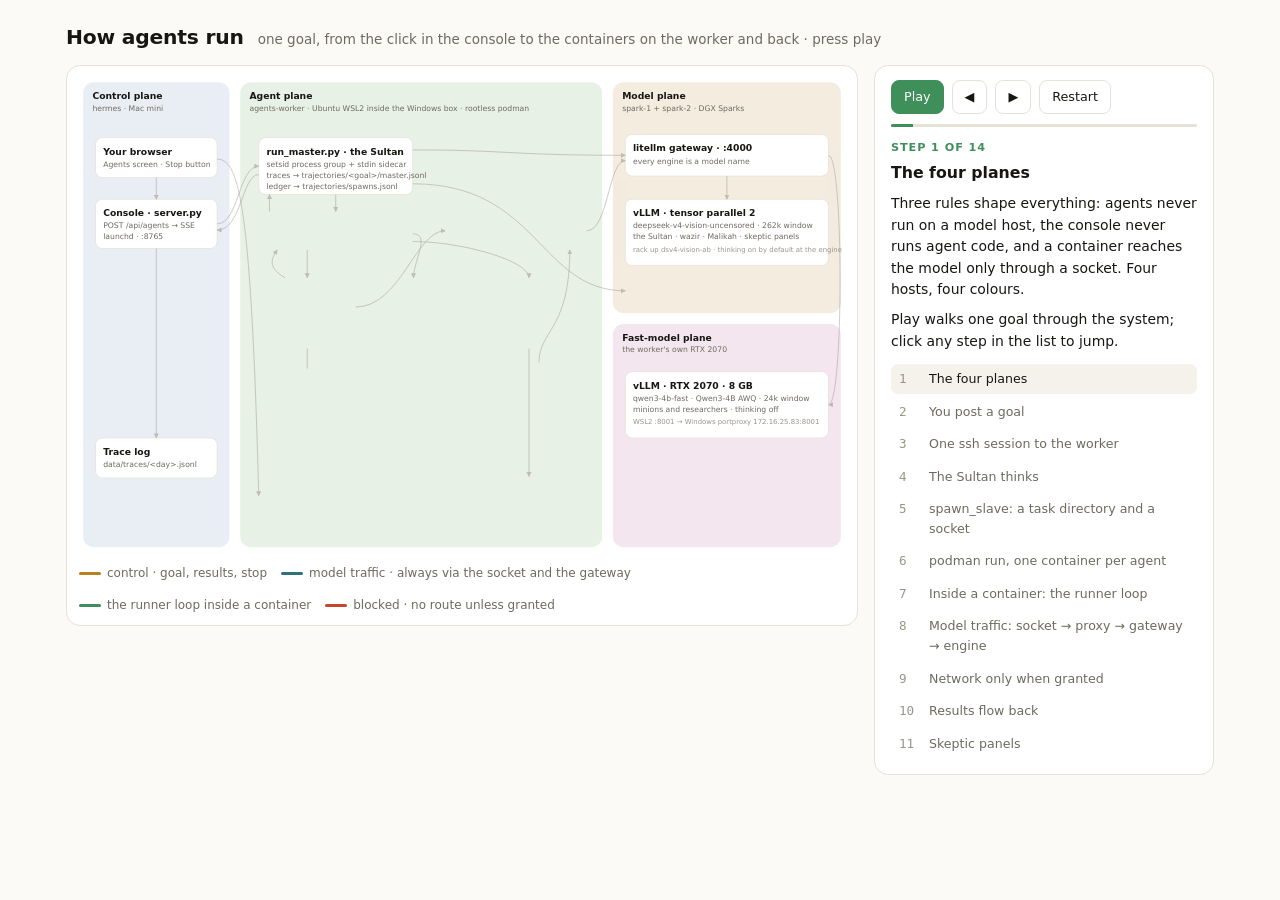
==== public/agents-flow.html @ 85119621 "agents: animated walkthrough page (how a goal runs: ssh, spawn, containers, socket, engines, results" ====
<!doctype html>
<html lang="en">
<head>
<meta charset="utf-8">
<meta name="viewport" content="width=device-width, initial-scale=1">
<title>How Agents Run</title>
<meta name="description" content="Animated walkthrough of a ByteBunker goal: the console, the Sultan on the worker, containers spawned by podman, the socket to the gateway, the engines, results, panels, Malikah, and the stop path.">
<style>
:root { --bg:#FBFAF7; --side:#F4F2EC; --surface:#FFFFFF; --border:#E6E2D8; --fg:#171613; --muted:#6E6A61; --faint:#9A958B; --code:#F5F2EB; --accent:#3F8F5B; --warn:#B8801F; --err:#C4462F; --blue:#2F6F7E; --p1:#E9EEF4; --p2:#F3ECDF; --p3:#E7F1E6; --p4:#F4E6EE; }
@media (prefers-color-scheme: dark) { :root:not([data-theme="light"]) { --bg:#131211; --side:#0E0D0C; --surface:#1A1917; --border:#2B2925; --fg:#F1EEE8; --muted:#948E84; --faint:#6B665E; --code:#1E1C1A; --accent:#5FBE83; --warn:#E0A94A; --err:#E2705A; --blue:#7FC0CF; --p1:#1c232d; --p2:#2a2419; --p3:#1b2a1d; --p4:#2a1f27; } }
:root[data-theme="dark"] { --bg:#131211; --side:#0E0D0C; --surface:#1A1917; --border:#2B2925; --fg:#F1EEE8; --muted:#948E84; --faint:#6B665E; --code:#1E1C1A; --accent:#5FBE83; --warn:#E0A94A; --err:#E2705A; --blue:#7FC0CF; --p1:#1c232d; --p2:#2a2419; --p3:#1b2a1d; --p4:#2a1f27; }
* { box-sizing:border-box }
html, body { margin:0; background:var(--bg); color:var(--fg); font:15px/1.55 ui-sans-serif, system-ui, -apple-system, "Segoe UI", sans-serif }
main { max-width:1180px; margin:0 auto; padding:22px 16px 60px }
header { display:flex; align-items:baseline; gap:14px; flex-wrap:wrap; margin-bottom:12px }
h1 { font-size:1.35rem; margin:0; letter-spacing:-.01em } .sub { color:var(--muted); font-size:.9rem }
.layout { display:grid; grid-template-columns: minmax(0, 1fr) 340px; gap:16px; align-items:start }
@media (max-width: 900px) { .layout { grid-template-columns: 1fr } }
.stage { background:var(--surface); border:1px solid var(--border); border-radius:14px; padding:10px; overflow:hidden }
.stage svg { width:100%; height:auto; display:block; font-family: ui-sans-serif, system-ui, sans-serif }
.panel { background:var(--surface); border:1px solid var(--border); border-radius:14px; padding:14px 16px; position:sticky; top:12px }
.controls { display:flex; gap:8px; align-items:center; margin:0 0 10px; flex-wrap:wrap }
button { font:inherit; font-size:.85rem; padding:6px 12px; border-radius:8px; border:1px solid var(--border); background:var(--surface); color:var(--fg); cursor:pointer }
button:hover { background:var(--code) } button.primary { background:var(--accent); border-color:var(--accent); color:#fff }
.stepno { font-size:.75rem; letter-spacing:.08em; text-transform:uppercase; color:var(--accent); font-weight:600 }
.title { font-size:1.05rem; font-weight:650; margin:4px 0 8px }
.text { color:var(--fg); font-size:.93rem } .text p { margin:0 0 8px }
code { font:.84em ui-monospace, SFMono-Regular, Menlo, monospace; background:var(--code); padding:1px 5px; border-radius:4px; word-break:break-word }
pre { background:var(--code); border-radius:8px; padding:8px 10px; font-size:.78rem; line-height:1.45; overflow-x:auto; margin:6px 0 8px; white-space:pre-wrap }
.steps { list-style:none; padding:0; margin:12px 0 0; display:flex; flex-direction:column; gap:3px; max-height:44vh; overflow:auto }
.steps li { font-size:.84rem; color:var(--muted); padding:5px 8px; border-radius:7px; cursor:pointer; display:flex; gap:8px } .steps li span.n { color:var(--faint); font-family: ui-monospace, monospace; width:22px; flex:none }
.steps li.on { background:var(--code); color:var(--fg) } .steps li:hover { background:var(--code) }
.legend { display:flex; gap:14px; flex-wrap:wrap; font-size:.8rem; color:var(--muted); margin:10px 2px 0 }
.legend i { display:inline-block; width:22px; height:3px; vertical-align:middle; margin-right:6px; border-radius:2px }
.progress { height:3px; background:var(--border); border-radius:2px; margin:8px 0 12px; overflow:hidden } .progress div { height:100%; background:var(--accent); width:0; transition:width .4s }
/* svg */
text { fill:var(--fg); font-size:11px } text.t { font-weight:650; font-size:12px } text.m { fill:var(--muted); font-size:10px } text.tiny { fill:var(--faint); font-size:9px }
.box { fill:var(--surface); stroke:var(--border); stroke-width:1 }
.plane { stroke:none } .pl1 { fill:var(--p1) } .pl2 { fill:var(--p2) } .pl3 { fill:var(--p3) } .pl4 { fill:var(--p4) }
.wire { fill:none; stroke:var(--faint); stroke-width:1.1; opacity:.55 }
.dim { opacity:.28; transition:opacity .4s } .lit { opacity:1; transition:opacity .4s }
.glow { filter: drop-shadow(0 0 6px var(--accent)) } .glow-blue { filter: drop-shadow(0 0 6px var(--blue)) } .glow-warn { filter: drop-shadow(0 0 6px var(--warn)) }
.container { transition: opacity .5s, transform .5s; transform-origin:center; transform-box:fill-box }
.container.hidden { opacity:0; transform:scale(.6) }
.loop-arc { fill:none; stroke:var(--accent); stroke-width:2; stroke-dasharray:4 6; animation: spin 1.2s linear infinite; transform-origin:center; transform-box:fill-box }
@keyframes spin { to { stroke-dashoffset:-20 } }
.pulse { animation: pulse 1.6s ease-in-out infinite } @keyframes pulse { 0%,100% { opacity:1 } 50% { opacity:.45 } }
.blocked { stroke:var(--err); stroke-width:2; fill:none }
@media (prefers-reduced-motion: reduce) { .loop-arc, .pulse { animation:none } }
</style>
</head>
<body>
<main>
<header><h1>How agents run</h1><span class="sub">one goal, from the click in the console to the containers on the worker and back · press play</span></header>
<div class="layout">
  <div class="stage">
    <svg id="svg" viewBox="0 0 1000 620" role="img" aria-label="Animated diagram of a goal running through the ByteBunker planes">
      <defs>
        <marker id="ah" viewBox="0 0 8 8" refX="7" refY="4" markerWidth="6" markerHeight="6" orient="auto"><path d="M0 0 L8 4 L0 8 z" fill="var(--faint)"/></marker>
      </defs>
      <!-- planes -->
      <rect class="plane pl1" x="8" y="8" width="190" height="604" rx="14"/>
      <text class="t" x="20" y="30">Control plane</text><text class="m" x="20" y="45">hermes · Mac mini</text>
      <rect class="plane pl3" x="212" y="8" width="470" height="604" rx="14"/>
      <text class="t" x="224" y="30">Agent plane</text><text class="m" x="224" y="45">agents-worker · Ubuntu WSL2 inside the Windows box · rootless podman</text>
      <rect class="plane pl2" x="696" y="8" width="296" height="300" rx="14"/>
      <text class="t" x="708" y="30">Model plane</text><text class="m" x="708" y="45">spark-1 + spark-2 · DGX Sparks</text>
      <rect class="plane pl4" x="696" y="322" width="296" height="290" rx="14"/>
      <text class="t" x="708" y="344">Fast-model plane</text><text class="m" x="708" y="359">the worker's own RTX 2070</text>

      <!-- control plane -->
      <g id="browser"><rect class="box" x="24" y="80" width="158" height="52" rx="9"/><text class="t" x="34" y="102">Your browser</text><text class="m" x="34" y="118">Agents screen · Stop button</text></g>
      <g id="console"><rect class="box" x="24" y="160" width="158" height="64" rx="9"/><text class="t" x="34" y="182">Console · server.py</text><text class="m" x="34" y="198">POST /api/agents → SSE</text><text class="m" x="34" y="212">launchd · :8765</text></g>
      <g id="trace"><rect class="box" x="24" y="470" width="158" height="52" rx="9"/><text class="t" x="34" y="492">Trace log</text><text class="m" x="34" y="508">data/traces/&lt;day&gt;.jsonl</text></g>

      <!-- agent plane -->
      <g id="sultan"><rect class="box" x="236" y="80" width="200" height="74" rx="9"/><text class="t" x="246" y="102">run_master.py · the Sultan</text><text class="m" x="246" y="118">setsid process group + stdin sidecar</text><text class="m" x="246" y="133">traces → trajectories/&lt;goal&gt;/master.jsonl</text><text class="m" x="246" y="147">ledger → trajectories/spawns.jsonl</text></g>
      <g id="taskdir" class="container hidden"><rect class="box" x="236" y="176" width="200" height="50" rx="9"/><text class="t" x="246" y="196">/tmp/bb-&lt;id&gt;/</text><text class="m" x="246" y="211">input.json · result.json · events.jsonl</text></g>
      <g id="proxy" class="container hidden"><rect class="box" x="478" y="176" width="184" height="50" rx="9"/><text class="t" x="488" y="196">LLM proxy</text><text class="m" x="488" y="211">llm.sock → gateway (LAN)</text></g>

      <g id="c1" class="container hidden"><rect class="box" x="236" y="262" width="126" height="92" rx="9"/><text class="t" x="246" y="282">minion · Tariq</text><text class="m" x="246" y="297">bytebunker-slave</text><text class="m" x="246" y="311">--network none</text><text class="tiny" x="246" y="326">-v task:/task</text><text class="tiny" x="246" y="338">-v llm.sock:/task/llm.sock</text><text class="tiny" x="246" y="350">label bytebunker.pgid=…</text></g>
      <g id="c2" class="container hidden"><rect class="box" x="374" y="262" width="126" height="92" rx="9"/><text class="t" x="384" y="282">minion · Iris</text><text class="m" x="384" y="297">bytebunker-slave</text><text class="m" x="384" y="311">--network none</text><text class="tiny" x="384" y="326">-v task:/task</text><text class="tiny" x="384" y="338">-v llm.sock:/task/llm.sock</text><text class="tiny" x="384" y="350">label bytebunker.pgid=…</text></g>
      <g id="c3" class="container hidden"><rect class="box" x="512" y="262" width="150" height="92" rx="9"/><text class="t" x="522" y="282">minion · Jack</text><text class="m" x="522" y="297">bytebunker-slave</text><text class="m" x="522" y="311" id="c3net">--network none</text><text class="tiny" x="522" y="326">-v task:/task</text><text class="tiny" x="522" y="338">-v llm.sock:/task/llm.sock</text><text class="tiny" x="522" y="350">label bytebunker.pgid=…</text></g>
      <g id="loop" class="container hidden"><circle class="loop-arc" cx="299" cy="404" r="26"/><text class="m" x="336" y="392">gather</text><text class="m" x="336" y="406">act (tools)</text><text class="m" x="336" y="420">verify</text><text class="tiny" x="240" y="446">result.json checkpointed every step · events.jsonl streamed</text></g>
      <g id="malikah" class="container hidden"><rect class="box" x="512" y="372" width="150" height="70" rx="9"/><text class="t" x="522" y="392">malikah · the queen</text><text class="m" x="522" y="407">judges the @draft</text><text class="m" x="522" y="421">thinking on · big engine</text></g>
      <g id="internet" class="container hidden"><rect class="box" x="478" y="520" width="184" height="50" rx="9"/><text class="t" x="488" y="540">internet</text><text class="m" x="488" y="555">bridge network · this spawn only</text></g>
      <g id="stopsign" class="container hidden"><rect class="box" x="236" y="520" width="200" height="50" rx="9" style="stroke:var(--err)"/><text class="t" x="246" y="540">sidecar: stdin closed</text><text class="m" x="246" y="555">kill -TERM -- -pgid · sweep label</text></g>

      <!-- model plane -->
      <g id="gateway"><rect class="box" x="712" y="76" width="264" height="54" rx="9"/><text class="t" x="722" y="98">litellm gateway · :4000</text><text class="m" x="722" y="114">every engine is a model name</text></g>
      <g id="engine"><rect class="box" x="712" y="160" width="264" height="86" rx="9"/><text class="t" x="722" y="182">vLLM · tensor parallel 2</text><text class="m" x="722" y="198">deepseek-v4-vision-uncensored · 262k window</text><text class="m" x="722" y="212">the Sultan · wazir · Malikah · skeptic panels</text><text class="tiny" x="722" y="228">rack up dsv4-vision-ab · thinking on by default at the engine</text></g>
      <g id="fast"><rect class="box" x="712" y="384" width="264" height="86" rx="9"/><text class="t" x="722" y="406">vLLM · RTX 2070 · 8 GB</text><text class="m" x="722" y="422">qwen3-4b-fast · Qwen3-4B AWQ · 24k window</text><text class="m" x="722" y="436">minions and researchers · thinking off</text><text class="tiny" x="722" y="452">WSL2 :8001 → Windows portproxy 172.16.25.83:8001</text></g>
      <g id="panels" class="container hidden"><rect class="box" x="712" y="262" width="264" height="34" rx="9"/><text class="t" x="722" y="284">skeptic panel · 3 votes in parallel</text></g>

      <!-- static wires (paths reused by packets) -->
      <path id="p-browser-console" class="wire" d="M103 132 L103 160" marker-end="url(#ah)"/>
      <path id="p-console-sultan" class="wire" d="M182 192 C 210 192, 210 117, 236 117" marker-end="url(#ah)"/>
      <path id="p-sultan-console" class="wire" d="M236 128 C 214 128, 214 200, 182 200" marker-end="url(#ah)"/>
      <path id="p-console-trace" class="wire" d="M103 224 L103 470" marker-end="url(#ah)"/>
      <path id="p-sultan-gateway" class="wire" d="M436 96 C 560 96, 560 103, 712 103" marker-end="url(#ah)"/>
      <path id="p-gateway-engine" class="wire" d="M844 130 L844 160" marker-end="url(#ah)"/>
      <path id="p-gateway-fast" class="wire" d="M976 103 C 996 103, 996 427, 976 427" marker-end="url(#ah)"/>
      <path id="p-sultan-task" class="wire" d="M336 154 L336 176" marker-end="url(#ah)"/>
      <path id="p-task-c1" class="wire" d="M299 226 L299 262" marker-end="url(#ah)"/>
      <path id="p-task-c2" class="wire" d="M436 205 C 460 205, 437 240, 437 262" marker-end="url(#ah)"/>
      <path id="p-task-c3" class="wire" d="M436 215 C 500 215, 587 240, 587 262" marker-end="url(#ah)"/>
      <path id="p-c1-proxy" class="wire" d="M362 300 C 420 300, 440 201, 478 201" marker-end="url(#ah)"/>
      <path id="p-proxy-gateway" class="wire" d="M662 201 C 690 201, 690 110, 712 110" marker-end="url(#ah)"/>
      <path id="p-c3-internet" class="wire" d="M587 354 L 587 520" marker-end="url(#ah)"/>
      <path id="p-c1-blocked" class="wire" d="M299 354 L 299 380"/>
      <path id="p-c1-task" class="wire" d="M270 262 C 250 250, 250 240, 260 226" marker-end="url(#ah)"/>
      <path id="p-task-sultan" class="wire" d="M250 176 L 250 154" marker-end="url(#ah)"/>
      <path id="p-malikah-proxy" class="wire" d="M600 372 C 600 330, 640 330, 640 226" marker-end="url(#ah)"/>
      <path id="p-sultan-panels" class="wire" d="M436 140 C 600 140, 600 279, 712 279" marker-end="url(#ah)"/>
      <path id="p-stop" class="wire" d="M182 108 C 210 108, 226 160, 236 545" marker-end="url(#ah)"/>
      <g id="packets"></g>
      <g id="marks"></g>
    </svg>
    <div class="legend"><span><i style="background:var(--warn)"></i>control · goal, results, stop</span><span><i style="background:var(--blue)"></i>model traffic · always via the socket and the gateway</span><span><i style="background:var(--accent)"></i>the runner loop inside a container</span><span><i style="background:var(--err)"></i>blocked · no route unless granted</span></div>
  </div>
  <aside class="panel">
    <div class="controls"><button id="play" class="primary">Play</button><button id="prev">◀</button><button id="next">▶</button><button id="restart">Restart</button></div>
    <div class="progress"><div id="bar"></div></div>
    <div class="stepno" id="stepno"></div>
    <div class="title" id="title"></div>
    <div class="text" id="text"></div>
    <ol class="steps" id="steps"></ol>
  </aside>
</div>
</main>
<script>
(function () {
  var STEPS = [
    { title: "The four planes", lit: ["browser","console","trace","sultan","gateway","engine","fast"],
      text: "<p>Three rules shape everything: agents never run on a model host, the console never runs agent code, and a container reaches the model only through a socket. Four hosts, four colours.</p><p>Play walks one goal through the system; click any step in the list to jump.</p>" },
    { title: "You post a goal", lit: ["browser","console"], flows: [["p-browser-console","warn"]],
      text: "<p>The Agents screen sends <code>POST /api/agents {goal}</code>. The console answers with a server-sent event stream that stays open for the whole run, with a keepalive every five seconds so a dropped browser is noticed.</p><pre>POST /api/agents\n{\"goal\": \"Give me the details of CVE-2026-88778 …\"}</pre>" },
    { title: "One ssh session to the worker", lit: ["console","sultan"], flows: [["p-console-sultan","warn"]],
      text: "<p>The console opens a single ssh session and starts the master in its own process group, with a sidecar watching the session's stdin.</p><pre>ssh agents-worker 'cd ~/bytebunker-harness && exec 3<&0;\n setsid env PYTHONUNBUFFERED=1 BYTEBUNKER_MASTER_NAME=Sultan \\\n   uv run scripts/run_master.py --goal … &\n CPID=$!; ( cat <&3 >/dev/null; kill -TERM -- -$CPID; …sweep containers… ) &'</pre><p>Stdout streams back as SSE. The sidecar is the stop path (step 13).</p>" },
    { title: "The Sultan thinks", lit: ["sultan","gateway","engine"], flows: [["p-sultan-gateway","blue"],["p-gateway-engine","blue"]], glow: ["engine"],
      text: "<p>The master reads its standing orders, the skill catalog and the archetype roster, then calls the big engine through litellm. Every round is traced: seconds, tokens in and out, the tools it called or the prose it wrote.</p><pre>trajectories/&lt;goal&gt;/master.jsonl\n{\"kind\":\"llm\",\"step\":0,\"elapsed_s\":43.1,\"prompt_tokens\":2789,\n \"completion_tokens\":1019,\"tools\":[\"spawn_slave\"]}</pre>" },
    { title: "spawn_slave: a task directory and a socket", lit: ["sultan","taskdir","proxy"], show: ["taskdir","proxy"], flows: [["p-sultan-task","warn"]],
      text: "<p>For each agent the harness writes a task directory and starts a unix-socket proxy on the worker. The directory carries everything the agent will ever see; the socket is its only way to a model.</p><pre>/tmp/bb-minion-a1b2c3d4-xyz/input.json\n{ spec: {role, brief, tools, depth, timeout_s, network},\n  skills: {\"cve-lookup\": \"…SKILL.md body…\"},\n  llm: {base_url: \"unix:///task/llm.sock\", model: \"qwen3-4b-fast\",\n        max_tokens: 3000, extra: {chat_template_kwargs:{thinking:false}},\n        transcript_chars: 36000, fetch_max_chars: 8000} }</pre>" },
    { title: "podman run, one container per agent", lit: ["taskdir","proxy","c1","c2","c3"], show: ["c1","c2","c3"], flows: [["p-task-c1","warn"],["p-task-c2","warn"],["p-task-c3","warn"]],
      text: "<p>Rootless podman starts one container per agent from the slave image. No network. The task directory and the socket are bind-mounted in; the container is labelled with the master's process-group id so it can be swept later.</p><pre>podman run --rm --network none --userns=keep-id \\\n  --label bytebunker.pgid=$PGID --memory 2g --cpus 2 \\\n  -v /tmp/bb-…:/task -v /tmp/bb-llm-….sock:/task/llm.sock \\\n  bytebunker-slave:latest</pre><p>The Sultan names them (Tariq, Iris, Jack showed up in real runs).</p>" },
    { title: "Inside a container: the runner loop", lit: ["c1","loop"], show: ["loop"], glow: ["c1"],
      text: "<p><code>slaves/runner.py</code> loops gather → act → verify with a step budget per depth (quick 6, standard 30, deep 60) and the time budget from the spawn. It trims old tool output past a character budget, nudges at two steps left, offers only <code>submit_result</code> on the last step, and salvages a truncated or prose submission rather than losing it.</p><pre>/task/result.json   ← checkpointed every step\n/task/events.jsonl  ← llm_call, tool, verdict, budget_nudge …\n(the console tails this for the live cards)</pre>" },
    { title: "Model traffic: socket → proxy → gateway → engine", lit: ["c1","proxy","gateway","fast"], flows: [["p-c1-proxy","blue"],["p-proxy-gateway","blue"],["p-gateway-fast","blue"]], glow: ["fast"],
      text: "<p>A minion's call leaves the container through <code>/task/llm.sock</code>. The proxy on the worker forwards it to litellm on the Spark's LAN address, and litellm routes by model name: minions and researchers to <code>qwen3-4b-fast</code> on the worker's own RTX 2070 (through the Windows port forward), wazir, Malikah and the panels to the big engine.</p><pre>harness config.yaml\n  default_slave_model: qwen3-4b-fast\n  thinking_model:      deepseek-v4-vision-uncensored\n  master_model:        deepseek-v4-vision-uncensored</pre>" },
    { title: "Network only when granted", lit: ["c3","internet","c1"], show: ["internet"], flows: [["p-c3-internet","warn"]], blocked: ["p-c1-blocked"], c3net: "--network bridge",
      text: "<p>A role that needs the web (a research minion, a researcher) gets a bridge network for that spawn only, and only if the role is on the worker's allowlist. Everyone else has no route at all: the red mark under Tariq is podman's <code>--network none</code>.</p><pre>network:\n  default: false\n  allowed_roles: [internet_agent, researcher, minion, wazir, malikah]</pre><p>Even a networked agent still talks to the model only through the socket.</p>" },
    { title: "Results flow back", lit: ["c1","taskdir","sultan"], flows: [["p-c1-task","warn"],["p-task-sultan","warn"]], hide: ["loop"],
      text: "<p>When the container exits, the harness reads <code>result.json</code>, records one line in the spawn ledger, and hands the Sultan a label rather than a raw blob.</p><pre>trajectories/spawns.jsonl\n{\"slave_id\":\"minion-a1b2c3d4\",\"role\":\"minion\",\"success\":true,\n \"tokens\":16886,\"prompt_tokens\":15200,\"completion_tokens\":1686,\n \"model\":\"qwen3-4b-fast\",\"final_result\":{answer, evidence, unknowns}}</pre><p>The three labels the Sultan sees: <code>ok</code>, <code>ANSWERED but UNVERIFIED</code> (out of time before its self-check; material to cross-check, never a reason to redo), <code>failed</code>.</p>" },
    { title: "Skeptic panels", lit: ["sultan","panels","engine"], show: ["panels"], flows: [["p-sultan-panels","blue"],["p-gateway-engine","blue"]], glow: ["engine"],
      text: "<p><code>verify_result</code> runs an independent panel: three fresh contexts on the big engine each try to refute the answer, in parallel, with reasoning off and a short output cap. A strict majority passes. Anything the panel names as missing becomes a narrow follow-up brief, never a repeat of the same one.</p>" },
    { title: "Synthesis and Malikah", lit: ["sultan","malikah","proxy","gateway","engine"], show: ["malikah"], hide: ["c1","c2","c3","panels"], flows: [["p-malikah-proxy","blue"],["p-proxy-gateway","blue"],["p-gateway-engine","blue"]], glow: ["malikah"],
      text: "<p>The Sultan writes one report with sources. A long report is written as a plain message and referenced as <code>@draft</code>, so it never has to fit inside a tool call. Malikah, the queen, is spawned like any agent with the report as material and judges it on the big engine with thinking on. REVISE means one round of corrections, then approval.</p>" },
    { title: "The final answer streams to you", lit: ["sultan","console","browser","trace"], hide: ["malikah","taskdir","proxy","internet"], flows: [["p-sultan-console","warn"],["p-console-trace","warn"]],
      text: "<p><code>final_answer</code> is printed by the master, arrives at the console over the same ssh session, and is pushed to the browser as the last SSE lines. The console writes the whole run to its trace log, which the Usage screen and <code>/api/export</code> read.</p><pre>data/traces/2026-09-30.jsonl\n{\"kind\":\"agent_run\",\"id\":\"fce7bfd0…\",\"exit\":0,\"lines\":81,\"ms\":378000}</pre>" },
    { title: "Stop, at any time", lit: ["browser","console","stopsign","c1","c2","c3"], show: ["stopsign","c1","c2","c3"], hide: ["malikah"], flows: [["p-stop","err"]], kill: true,
      text: "<p>The Stop button, a closed browser, or the run cap all do the same thing: the console closes the ssh session's stdin. The sidecar reads end-of-file and kills the master's whole process group, then sweeps every container carrying the run's label.</p><pre>kill -TERM -- -$CPID; sleep 8; kill -KILL -- -$CPID\npodman ps -q --filter label=bytebunker.pgid=$CPID | xargs -r podman kill</pre><p>Nothing survives the operator's hand: that is the whole point of the labels.</p>" }
  ];
  var COLORS = { warn: "var(--warn)", blue: "var(--blue)", err: "var(--err)", accent: "var(--accent)" };
  var svg = document.getElementById("svg"), packets = document.getElementById("packets"), marks = document.getElementById("marks");
  var NODES = ["browser","console","trace","sultan","taskdir","proxy","c1","c2","c3","loop","malikah","internet","stopsign","gateway","engine","fast","panels"];
  var shown = {};
  var cur = 0, timer = null, playing = false;
  var reduce = window.matchMedia && window.matchMedia("(prefers-reduced-motion: reduce)").matches;

  function el(id) { return document.getElementById(id); }
  function clearPackets() { packets.innerHTML = ""; marks.innerHTML = ""; }
  function packet(pathId, color, delay) {
    var p = el(pathId); if (!p) return;
    var c = document.createElementNS("http://www.w3.org/2000/svg", "circle");
    c.setAttribute("r", "4.5"); c.setAttribute("fill", COLORS[color] || color);
    if (reduce) { var L = p.getTotalLength(), pt = p.getPointAtLength(L * 0.5); c.setAttribute("cx", pt.x); c.setAttribute("cy", pt.y); packets.appendChild(c); return; }
    var am = document.createElementNS("http://www.w3.org/2000/svg", "animateMotion");
    am.setAttribute("dur", "1.6s"); am.setAttribute("repeatCount", "indefinite"); am.setAttribute("begin", (delay || 0) + "s");
    var mp = document.createElementNS("http://www.w3.org/2000/svg", "mpath"); mp.setAttributeNS("http://www.w3.org/1999/xlink", "href", "#" + pathId); mp.setAttribute("href", "#" + pathId);
    am.appendChild(mp); c.appendChild(am); packets.appendChild(c);
    p.style.stroke = COLORS[color] || color; p.style.opacity = "1"; p.style.strokeWidth = "1.8";
  }
  function blockedMark(pathId) {
    var p = el(pathId); if (!p) return;
    var L = p.getTotalLength(), pt = p.getPointAtLength(L * 0.6);
    var g = document.createElementNS("http://www.w3.org/2000/svg", "g");
    g.innerHTML = '<line class="blocked" x1="' + (pt.x - 7) + '" y1="' + (pt.y - 7) + '" x2="' + (pt.x + 7) + '" y2="' + (pt.y + 7) + '"/><line class="blocked" x1="' + (pt.x + 7) + '" y1="' + (pt.y - 7) + '" x2="' + (pt.x - 7) + '" y2="' + (pt.y + 7) + '"/>';
    marks.appendChild(g);
  }
  function apply(i) {
    var s = STEPS[i];
    clearPackets();
    document.querySelectorAll("#svg .wire").forEach(function (w) { w.style.stroke = ""; w.style.opacity = ""; w.style.strokeWidth = ""; });
    (s.show || []).forEach(function (id) { shown[id] = true; });
    (s.hide || []).forEach(function (id) { shown[id] = false; });
    if (i === 0) { shown = {}; }
    NODES.forEach(function (id) {
      var n = el(id); if (!n) return;
      var isContainer = n.classList.contains("container");
      if (isContainer) n.classList.toggle("hidden", !shown[id]);
      var lit = (s.lit || []).indexOf(id) >= 0;
      n.classList.toggle("dim", !lit && (!isContainer || shown[id]));
      n.classList.toggle("lit", lit);
      n.classList.remove("glow", "glow-blue", "glow-warn");
      if ((s.glow || []).indexOf(id) >= 0) n.classList.add(id === "engine" || id === "fast" ? "glow-blue" : "glow");
    });
    el("c3net").textContent = s.c3net || "--network none";
    (s.flows || []).forEach(function (f, k) { packet(f[0], f[1], k * 0.35); });
    (s.blocked || []).forEach(blockedMark);
    if (s.kill) { setTimeout(function () { if (cur === i) ["c1","c2","c3"].forEach(function (id) { el(id).classList.add("hidden"); shown[id] = false; }); }, reduce ? 0 : 1800); }
    el("stepno").textContent = "step " + (i + 1) + " of " + STEPS.length;
    el("title").textContent = s.title;
    el("text").innerHTML = s.text;
    el("bar").style.width = ((i + 1) / STEPS.length * 100) + "%";
    document.querySelectorAll("#steps li").forEach(function (li, k) { li.classList.toggle("on", k === i); });
    var on = document.querySelector("#steps li.on"); if (on && on.scrollIntoView) on.scrollIntoView({ block: "nearest" });
  }
  function go(i) { cur = Math.max(0, Math.min(STEPS.length - 1, i)); apply(cur); }
  function stop() { playing = false; clearInterval(timer); timer = null; el("play").textContent = "Play"; }
  function play() { playing = true; el("play").textContent = "Pause"; timer = setInterval(function () { if (cur >= STEPS.length - 1) { stop(); return; } go(cur + 1); }, 6500); }
  var list = el("steps");
  STEPS.forEach(function (s, k) { var li = document.createElement("li"); li.innerHTML = '<span class="n">' + (k + 1) + '</span><span></span>'; li.lastChild.textContent = s.title; li.onclick = function () { stop(); go(k); }; list.appendChild(li); });
  el("play").onclick = function () { if (playing) stop(); else { if (cur >= STEPS.length - 1) go(0); play(); } };
  el("next").onclick = function () { stop(); go(cur + 1); };
  el("prev").onclick = function () { stop(); go(cur - 1); };
  el("restart").onclick = function () { stop(); go(0); };
  document.addEventListener("keydown", function (e) { if (e.key === "ArrowRight" || e.key === " ") { e.preventDefault(); stop(); go(cur + 1); } if (e.key === "ArrowLeft") { stop(); go(cur - 1); } });
  go(0);
})();
</script>
</body>
</html>
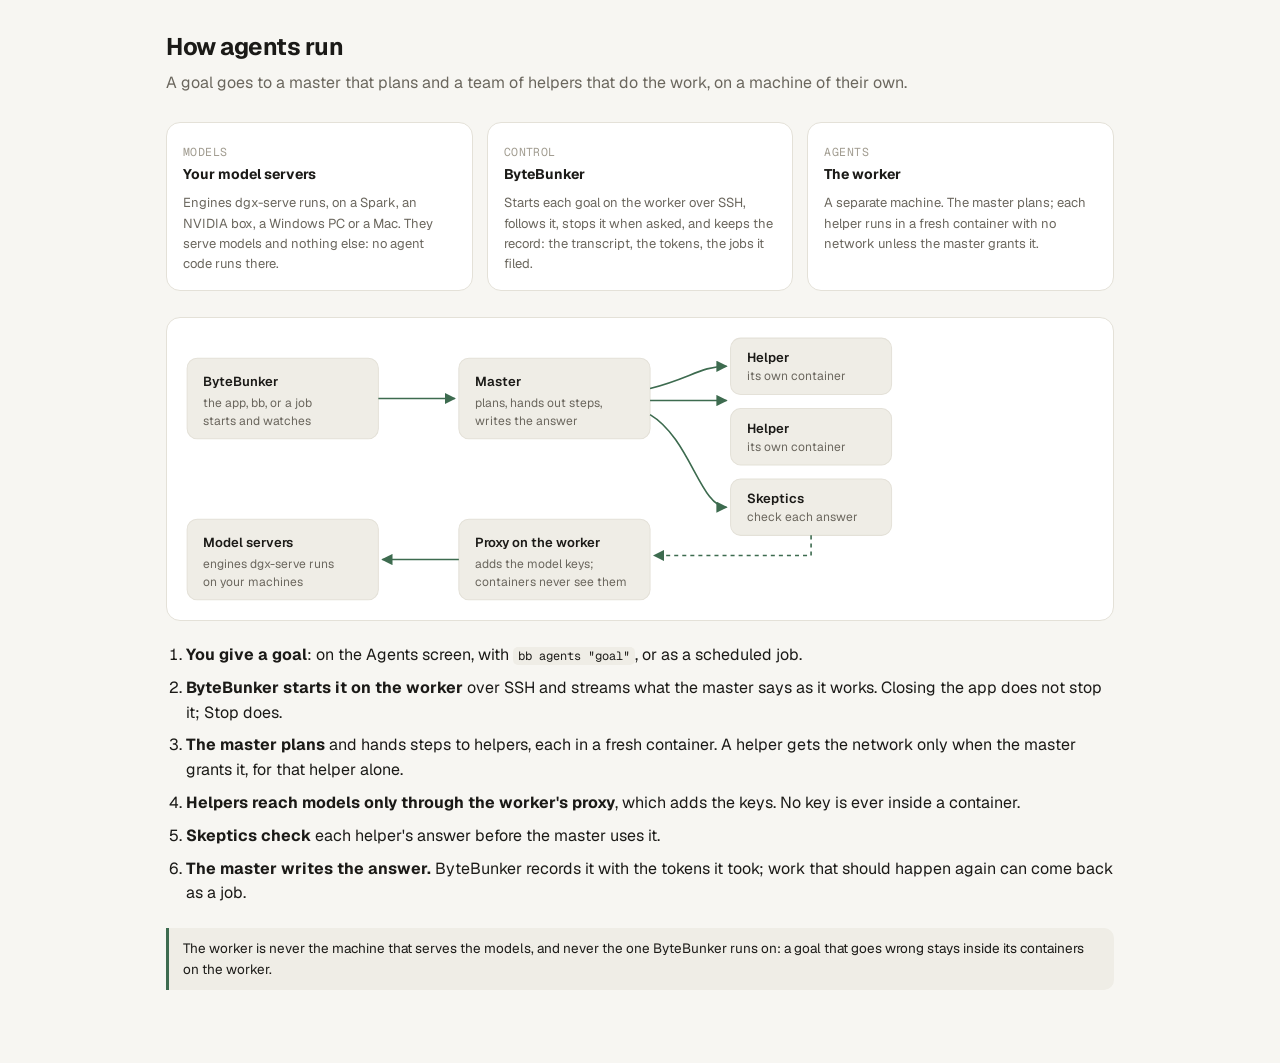
==== commit d87df6d1: "agents diagram for any setup; errors link to their fix - How agents run (Agents screen) is rewritten" ====
--- a/public/agents-flow.html
+++ b/public/agents-flow.html
@@ -3,230 +3,76 @@
 <head>
 <meta charset="utf-8">
 <meta name="viewport" content="width=device-width, initial-scale=1">
-<title>How Agents Run</title>
-<meta name="description" content="Animated walkthrough of a ByteBunker goal: the console, the Sultan on the worker, containers spawned by podman, the socket to the gateway, the engines, results, panels, Malikah, and the stop path.">
+<title>How agents run</title>
 <style>
-:root { --bg:#FBFAF7; --side:#F4F2EC; --surface:#FFFFFF; --border:#E6E2D8; --fg:#171613; --muted:#6E6A61; --faint:#9A958B; --code:#F5F2EB; --accent:#3F8F5B; --warn:#B8801F; --err:#C4462F; --blue:#2F6F7E; --p1:#E9EEF4; --p2:#F3ECDF; --p3:#E7F1E6; --p4:#F4E6EE; }
-@media (prefers-color-scheme: dark) { :root:not([data-theme="light"]) { --bg:#131211; --side:#0E0D0C; --surface:#1A1917; --border:#2B2925; --fg:#F1EEE8; --muted:#948E84; --faint:#6B665E; --code:#1E1C1A; --accent:#5FBE83; --warn:#E0A94A; --err:#E2705A; --blue:#7FC0CF; --p1:#1c232d; --p2:#2a2419; --p3:#1b2a1d; --p4:#2a1f27; } }
-:root[data-theme="dark"] { --bg:#131211; --side:#0E0D0C; --surface:#1A1917; --border:#2B2925; --fg:#F1EEE8; --muted:#948E84; --faint:#6B665E; --code:#1E1C1A; --accent:#5FBE83; --warn:#E0A94A; --err:#E2705A; --blue:#7FC0CF; --p1:#1c232d; --p2:#2a2419; --p3:#1b2a1d; --p4:#2a1f27; }
-* { box-sizing:border-box }
-html, body { margin:0; background:var(--bg); color:var(--fg); font:15px/1.55 ui-sans-serif, system-ui, -apple-system, "Segoe UI", sans-serif }
-main { max-width:1180px; margin:0 auto; padding:22px 16px 60px }
-header { display:flex; align-items:baseline; gap:14px; flex-wrap:wrap; margin-bottom:12px }
-h1 { font-size:1.35rem; margin:0; letter-spacing:-.01em } .sub { color:var(--muted); font-size:.9rem }
-.layout { display:grid; grid-template-columns: minmax(0, 1fr) 340px; gap:16px; align-items:start }
-@media (max-width: 900px) { .layout { grid-template-columns: 1fr } }
-.stage { background:var(--surface); border:1px solid var(--border); border-radius:14px; padding:10px; overflow:hidden }
-.stage svg { width:100%; height:auto; display:block; font-family: ui-sans-serif, system-ui, sans-serif }
-.panel { background:var(--surface); border:1px solid var(--border); border-radius:14px; padding:14px 16px; position:sticky; top:12px }
-.controls { display:flex; gap:8px; align-items:center; margin:0 0 10px; flex-wrap:wrap }
-button { font:inherit; font-size:.85rem; padding:6px 12px; border-radius:8px; border:1px solid var(--border); background:var(--surface); color:var(--fg); cursor:pointer }
-button:hover { background:var(--code) } button.primary { background:var(--accent); border-color:var(--accent); color:#fff }
-.stepno { font-size:.75rem; letter-spacing:.08em; text-transform:uppercase; color:var(--accent); font-weight:600 }
-.title { font-size:1.05rem; font-weight:650; margin:4px 0 8px }
-.text { color:var(--fg); font-size:.93rem } .text p { margin:0 0 8px }
-code { font:.84em ui-monospace, SFMono-Regular, Menlo, monospace; background:var(--code); padding:1px 5px; border-radius:4px; word-break:break-word }
-pre { background:var(--code); border-radius:8px; padding:8px 10px; font-size:.78rem; line-height:1.45; overflow-x:auto; margin:6px 0 8px; white-space:pre-wrap }
-.steps { list-style:none; padding:0; margin:12px 0 0; display:flex; flex-direction:column; gap:3px; max-height:44vh; overflow:auto }
-.steps li { font-size:.84rem; color:var(--muted); padding:5px 8px; border-radius:7px; cursor:pointer; display:flex; gap:8px } .steps li span.n { color:var(--faint); font-family: ui-monospace, monospace; width:22px; flex:none }
-.steps li.on { background:var(--code); color:var(--fg) } .steps li:hover { background:var(--code) }
-.legend { display:flex; gap:14px; flex-wrap:wrap; font-size:.8rem; color:var(--muted); margin:10px 2px 0 }
-.legend i { display:inline-block; width:22px; height:3px; vertical-align:middle; margin-right:6px; border-radius:2px }
-.progress { height:3px; background:var(--border); border-radius:2px; margin:8px 0 12px; overflow:hidden } .progress div { height:100%; background:var(--accent); width:0; transition:width .4s }
-/* svg */
-text { fill:var(--fg); font-size:11px } text.t { font-weight:650; font-size:12px } text.m { fill:var(--muted); font-size:10px } text.tiny { fill:var(--faint); font-size:9px }
-.box { fill:var(--surface); stroke:var(--border); stroke-width:1 }
-.plane { stroke:none } .pl1 { fill:var(--p1) } .pl2 { fill:var(--p2) } .pl3 { fill:var(--p3) } .pl4 { fill:var(--p4) }
-.wire { fill:none; stroke:var(--faint); stroke-width:1.1; opacity:.55 }
-.dim { opacity:.28; transition:opacity .4s } .lit { opacity:1; transition:opacity .4s }
-.glow { filter: drop-shadow(0 0 6px var(--accent)) } .glow-blue { filter: drop-shadow(0 0 6px var(--blue)) } .glow-warn { filter: drop-shadow(0 0 6px var(--warn)) }
-.container { transition: opacity .5s, transform .5s; transform-origin:center; transform-box:fill-box }
-.container.hidden { opacity:0; transform:scale(.6) }
-.loop-arc { fill:none; stroke:var(--accent); stroke-width:2; stroke-dasharray:4 6; animation: spin 1.2s linear infinite; transform-origin:center; transform-box:fill-box }
-@keyframes spin { to { stroke-dashoffset:-20 } }
-.pulse { animation: pulse 1.6s ease-in-out infinite } @keyframes pulse { 0%,100% { opacity:1 } 50% { opacity:.45 } }
-.blocked { stroke:var(--err); stroke-width:2; fill:none }
-@media (prefers-reduced-motion: reduce) { .loop-arc, .pulse { animation:none } }
+@font-face{font-family:'Geist';src:url('fonts/Geist-Variable.woff2') format('woff2');font-weight:100 900}
+@font-face{font-family:'Geist Mono';src:url('fonts/GeistMono-Variable.woff2') format('woff2');font-weight:100 900}
+:root{--bg:#f7f6f2;--surface:#fff;--ink:#1b1a17;--muted:#6b675e;--faint:#a19c90;--border:#e4e1d8;--accent:#3d6b4f;--chip:#efede6}
+@media (prefers-color-scheme: dark){:root:not([data-theme="light"]){--bg:#141412;--surface:#1c1b19;--ink:#ecebe6;--muted:#a9a59b;--faint:#6f6b62;--border:#2e2c28;--accent:#7fb08f;--chip:#24231f}}
+*{box-sizing:border-box}
+body{margin:0;background:var(--bg);color:var(--ink);font-family:'Geist',ui-sans-serif,system-ui,sans-serif;line-height:1.55}
+main{max-width:980px;margin:0 auto;padding:28px 16px 60px}
+h1{font-size:24px;letter-spacing:-.02em;margin:0 0 6px}
+.sub{color:var(--muted);margin:0 0 26px}
+.planes{display:grid;grid-template-columns:repeat(3,minmax(0,1fr));gap:14px;margin-bottom:26px}
+.plane{background:var(--surface);border:1px solid var(--border);border-radius:14px;padding:16px}
+.plane b{display:block;font-size:14px;margin-bottom:2px}
+.plane .where{font-family:'Geist Mono',ui-monospace,monospace;font-size:11.5px;color:var(--faint);text-transform:uppercase;letter-spacing:.04em}
+.plane p{margin:8px 0 0;font-size:13px;color:var(--muted)}
+svg{width:100%;height:auto;display:block;background:var(--surface);border:1px solid var(--border);border-radius:14px}
+svg .box{fill:var(--chip);stroke:var(--border)}
+svg .t{fill:var(--ink);font:600 13px 'Geist',sans-serif}
+svg .m{fill:var(--muted);font:12px 'Geist',sans-serif}
+svg .arrow{stroke:var(--accent);stroke-width:1.6;fill:none;marker-end:url(#tip)}
+svg .dash{stroke-dasharray:4 4}
+code{font-family:'Geist Mono',ui-monospace,monospace;font-size:12px;background:var(--chip);padding:1px 5px;border-radius:5px}
+ol{padding-left:20px;margin:22px 0 0}
+li{margin:8px 0}
+.note{margin-top:22px;padding:10px 14px;border-left:3px solid var(--accent);background:var(--chip);border-radius:0 10px 10px 0;font-size:13.5px}
+@media (max-width:720px){.planes{grid-template-columns:1fr}}
 </style>
 </head>
 <body>
 <main>
-<header><h1>How agents run</h1><span class="sub">one goal, from the click in the console to the containers on the worker and back · press play</span></header>
-<div class="layout">
-  <div class="stage">
-    <svg id="svg" viewBox="0 0 1000 620" role="img" aria-label="Animated diagram of a goal running through the ByteBunker planes">
-      <defs>
-        <marker id="ah" viewBox="0 0 8 8" refX="7" refY="4" markerWidth="6" markerHeight="6" orient="auto"><path d="M0 0 L8 4 L0 8 z" fill="var(--faint)"/></marker>
-      </defs>
-      <!-- planes -->
-      <rect class="plane pl1" x="8" y="8" width="190" height="604" rx="14"/>
-      <text class="t" x="20" y="30">Control plane</text><text class="m" x="20" y="45">hermes · Mac mini</text>
-      <rect class="plane pl3" x="212" y="8" width="470" height="604" rx="14"/>
-      <text class="t" x="224" y="30">Agent plane</text><text class="m" x="224" y="45">agents-worker · Ubuntu WSL2 inside the Windows box · rootless podman</text>
-      <rect class="plane pl2" x="696" y="8" width="296" height="300" rx="14"/>
-      <text class="t" x="708" y="30">Model plane</text><text class="m" x="708" y="45">spark-1 + spark-2 · DGX Sparks</text>
-      <rect class="plane pl4" x="696" y="322" width="296" height="290" rx="14"/>
-      <text class="t" x="708" y="344">Fast-model plane</text><text class="m" x="708" y="359">the worker's own RTX 2070</text>
+  <h1>How agents run</h1>
+  <p class="sub">A goal goes to a master that plans and a team of helpers that do the work, on a machine of their own.</p>
 
-      <!-- control plane -->
-      <g id="browser"><rect class="box" x="24" y="80" width="158" height="52" rx="9"/><text class="t" x="34" y="102">Your browser</text><text class="m" x="34" y="118">Agents screen · Stop button</text></g>
-      <g id="console"><rect class="box" x="24" y="160" width="158" height="64" rx="9"/><text class="t" x="34" y="182">Console · server.py</text><text class="m" x="34" y="198">POST /api/agents → SSE</text><text class="m" x="34" y="212">launchd · :8765</text></g>
-      <g id="trace"><rect class="box" x="24" y="470" width="158" height="52" rx="9"/><text class="t" x="34" y="492">Trace log</text><text class="m" x="34" y="508">data/traces/&lt;day&gt;.jsonl</text></g>
+  <div class="planes">
+    <div class="plane"><span class="where">models</span><b>Your model servers</b><p>Engines dgx-serve runs, on a Spark, an NVIDIA box, a Windows PC or a Mac. They serve models and nothing else: no agent code runs there.</p></div>
+    <div class="plane"><span class="where">control</span><b>ByteBunker</b><p>Starts each goal on the worker over SSH, follows it, stops it when asked, and keeps the record: the transcript, the tokens, the jobs it filed.</p></div>
+    <div class="plane"><span class="where">agents</span><b>The worker</b><p>A separate machine. The master plans; each helper runs in a fresh container with no network unless the master grants it.</p></div>
+  </div>
 
-      <!-- agent plane -->
-      <g id="sultan"><rect class="box" x="236" y="80" width="200" height="74" rx="9"/><text class="t" x="246" y="102">run_master.py · the Sultan</text><text class="m" x="246" y="118">setsid process group + stdin sidecar</text><text class="m" x="246" y="133">traces → trajectories/&lt;goal&gt;/master.jsonl</text><text class="m" x="246" y="147">ledger → trajectories/spawns.jsonl</text></g>
-      <g id="taskdir" class="container hidden"><rect class="box" x="236" y="176" width="200" height="50" rx="9"/><text class="t" x="246" y="196">/tmp/bb-&lt;id&gt;/</text><text class="m" x="246" y="211">input.json · result.json · events.jsonl</text></g>
-      <g id="proxy" class="container hidden"><rect class="box" x="478" y="176" width="184" height="50" rx="9"/><text class="t" x="488" y="196">LLM proxy</text><text class="m" x="488" y="211">llm.sock → gateway (LAN)</text></g>
+  <svg viewBox="0 0 940 300" role="img" aria-label="A goal flows from ByteBunker to the master on the worker, to helpers in containers, which reach the model servers through the worker's proxy">
+    <defs><marker id="tip" viewBox="0 0 10 10" refX="9" refY="5" markerWidth="7" markerHeight="7" orient="auto-start-reverse"><path d="M0 0L10 5L0 10z" fill="#3d6b4f"/></marker></defs>
+    <rect class="box" x="20" y="40" width="190" height="80" rx="10"/>
+    <text class="t" x="36" y="68">ByteBunker</text><text class="m" x="36" y="88">the app, bb, or a job</text><text class="m" x="36" y="106">starts and watches</text>
+    <rect class="box" x="290" y="40" width="190" height="80" rx="10"/>
+    <text class="t" x="306" y="68">Master</text><text class="m" x="306" y="88">plans, hands out steps,</text><text class="m" x="306" y="106">writes the answer</text>
+    <rect class="box" x="560" y="20" width="160" height="56" rx="10"/><text class="t" x="576" y="44">Helper</text><text class="m" x="576" y="62">its own container</text>
+    <rect class="box" x="560" y="90" width="160" height="56" rx="10"/><text class="t" x="576" y="114">Helper</text><text class="m" x="576" y="132">its own container</text>
+    <rect class="box" x="560" y="160" width="160" height="56" rx="10"/><text class="t" x="576" y="184">Skeptics</text><text class="m" x="576" y="202">check each answer</text>
+    <rect class="box" x="290" y="200" width="190" height="80" rx="10"/>
+    <text class="t" x="306" y="228">Proxy on the worker</text><text class="m" x="306" y="248">adds the model keys;</text><text class="m" x="306" y="266">containers never see them</text>
+    <rect class="box" x="20" y="200" width="190" height="80" rx="10"/>
+    <text class="t" x="36" y="228">Model servers</text><text class="m" x="36" y="248">engines dgx-serve runs</text><text class="m" x="36" y="266">on your machines</text>
+    <path class="arrow" d="M210 80 H286"/>
+    <path class="arrow" d="M480 70 C520 60 530 48 556 48"/>
+    <path class="arrow" d="M480 82 H556"/>
+    <path class="arrow" d="M480 96 C520 120 530 188 556 188"/>
+    <path class="arrow dash" d="M640 216 V236 H484"/>
+    <path class="arrow" d="M290 240 H214"/>
+  </svg>
 
-      <g id="c1" class="container hidden"><rect class="box" x="236" y="262" width="126" height="92" rx="9"/><text class="t" x="246" y="282">minion · Tariq</text><text class="m" x="246" y="297">bytebunker-slave</text><text class="m" x="246" y="311">--network none</text><text class="tiny" x="246" y="326">-v task:/task</text><text class="tiny" x="246" y="338">-v llm.sock:/task/llm.sock</text><text class="tiny" x="246" y="350">label bytebunker.pgid=…</text></g>
-      <g id="c2" class="container hidden"><rect class="box" x="374" y="262" width="126" height="92" rx="9"/><text class="t" x="384" y="282">minion · Iris</text><text class="m" x="384" y="297">bytebunker-slave</text><text class="m" x="384" y="311">--network none</text><text class="tiny" x="384" y="326">-v task:/task</text><text class="tiny" x="384" y="338">-v llm.sock:/task/llm.sock</text><text class="tiny" x="384" y="350">label bytebunker.pgid=…</text></g>
-      <g id="c3" class="container hidden"><rect class="box" x="512" y="262" width="150" height="92" rx="9"/><text class="t" x="522" y="282">minion · Jack</text><text class="m" x="522" y="297">bytebunker-slave</text><text class="m" x="522" y="311" id="c3net">--network none</text><text class="tiny" x="522" y="326">-v task:/task</text><text class="tiny" x="522" y="338">-v llm.sock:/task/llm.sock</text><text class="tiny" x="522" y="350">label bytebunker.pgid=…</text></g>
-      <g id="loop" class="container hidden"><circle class="loop-arc" cx="299" cy="404" r="26"/><text class="m" x="336" y="392">gather</text><text class="m" x="336" y="406">act (tools)</text><text class="m" x="336" y="420">verify</text><text class="tiny" x="240" y="446">result.json checkpointed every step · events.jsonl streamed</text></g>
-      <g id="malikah" class="container hidden"><rect class="box" x="512" y="372" width="150" height="70" rx="9"/><text class="t" x="522" y="392">malikah · the queen</text><text class="m" x="522" y="407">judges the @draft</text><text class="m" x="522" y="421">thinking on · big engine</text></g>
-      <g id="internet" class="container hidden"><rect class="box" x="478" y="520" width="184" height="50" rx="9"/><text class="t" x="488" y="540">internet</text><text class="m" x="488" y="555">bridge network · this spawn only</text></g>
-      <g id="stopsign" class="container hidden"><rect class="box" x="236" y="520" width="200" height="50" rx="9" style="stroke:var(--err)"/><text class="t" x="246" y="540">sidecar: stdin closed</text><text class="m" x="246" y="555">kill -TERM -- -pgid · sweep label</text></g>
-
-      <!-- model plane -->
-      <g id="gateway"><rect class="box" x="712" y="76" width="264" height="54" rx="9"/><text class="t" x="722" y="98">litellm gateway · :4000</text><text class="m" x="722" y="114">every engine is a model name</text></g>
-      <g id="engine"><rect class="box" x="712" y="160" width="264" height="86" rx="9"/><text class="t" x="722" y="182">vLLM · tensor parallel 2</text><text class="m" x="722" y="198">deepseek-v4-vision-uncensored · 262k window</text><text class="m" x="722" y="212">the Sultan · wazir · Malikah · skeptic panels</text><text class="tiny" x="722" y="228">rack up dsv4-vision-ab · thinking on by default at the engine</text></g>
-      <g id="fast"><rect class="box" x="712" y="384" width="264" height="86" rx="9"/><text class="t" x="722" y="406">vLLM · RTX 2070 · 8 GB</text><text class="m" x="722" y="422">qwen3-4b-fast · Qwen3-4B AWQ · 24k window</text><text class="m" x="722" y="436">minions and researchers · thinking off</text><text class="tiny" x="722" y="452">WSL2 :8001 → Windows portproxy 172.16.25.83:8001</text></g>
-      <g id="panels" class="container hidden"><rect class="box" x="712" y="262" width="264" height="34" rx="9"/><text class="t" x="722" y="284">skeptic panel · 3 votes in parallel</text></g>
-
-      <!-- static wires (paths reused by packets) -->
-      <path id="p-browser-console" class="wire" d="M103 132 L103 160" marker-end="url(#ah)"/>
-      <path id="p-console-sultan" class="wire" d="M182 192 C 210 192, 210 117, 236 117" marker-end="url(#ah)"/>
-      <path id="p-sultan-console" class="wire" d="M236 128 C 214 128, 214 200, 182 200" marker-end="url(#ah)"/>
-      <path id="p-console-trace" class="wire" d="M103 224 L103 470" marker-end="url(#ah)"/>
-      <path id="p-sultan-gateway" class="wire" d="M436 96 C 560 96, 560 103, 712 103" marker-end="url(#ah)"/>
-      <path id="p-gateway-engine" class="wire" d="M844 130 L844 160" marker-end="url(#ah)"/>
-      <path id="p-gateway-fast" class="wire" d="M976 103 C 996 103, 996 427, 976 427" marker-end="url(#ah)"/>
-      <path id="p-sultan-task" class="wire" d="M336 154 L336 176" marker-end="url(#ah)"/>
-      <path id="p-task-c1" class="wire" d="M299 226 L299 262" marker-end="url(#ah)"/>
-      <path id="p-task-c2" class="wire" d="M436 205 C 460 205, 437 240, 437 262" marker-end="url(#ah)"/>
-      <path id="p-task-c3" class="wire" d="M436 215 C 500 215, 587 240, 587 262" marker-end="url(#ah)"/>
-      <path id="p-c1-proxy" class="wire" d="M362 300 C 420 300, 440 201, 478 201" marker-end="url(#ah)"/>
-      <path id="p-proxy-gateway" class="wire" d="M662 201 C 690 201, 690 110, 712 110" marker-end="url(#ah)"/>
-      <path id="p-c3-internet" class="wire" d="M587 354 L 587 520" marker-end="url(#ah)"/>
-      <path id="p-c1-blocked" class="wire" d="M299 354 L 299 380"/>
-      <path id="p-c1-task" class="wire" d="M270 262 C 250 250, 250 240, 260 226" marker-end="url(#ah)"/>
-      <path id="p-task-sultan" class="wire" d="M250 176 L 250 154" marker-end="url(#ah)"/>
-      <path id="p-malikah-proxy" class="wire" d="M600 372 C 600 330, 640 330, 640 226" marker-end="url(#ah)"/>
-      <path id="p-sultan-panels" class="wire" d="M436 140 C 600 140, 600 279, 712 279" marker-end="url(#ah)"/>
-      <path id="p-stop" class="wire" d="M182 108 C 210 108, 226 160, 236 545" marker-end="url(#ah)"/>
-      <g id="packets"></g>
-      <g id="marks"></g>
-    </svg>
-    <div class="legend"><span><i style="background:var(--warn)"></i>control · goal, results, stop</span><span><i style="background:var(--blue)"></i>model traffic · always via the socket and the gateway</span><span><i style="background:var(--accent)"></i>the runner loop inside a container</span><span><i style="background:var(--err)"></i>blocked · no route unless granted</span></div>
-  </div>
-  <aside class="panel">
-    <div class="controls"><button id="play" class="primary">Play</button><button id="prev">◀</button><button id="next">▶</button><button id="restart">Restart</button></div>
-    <div class="progress"><div id="bar"></div></div>
-    <div class="stepno" id="stepno"></div>
-    <div class="title" id="title"></div>
-    <div class="text" id="text"></div>
-    <ol class="steps" id="steps"></ol>
-  </aside>
-</div>
+  <ol>
+    <li><b>You give a goal</b>: on the Agents screen, with <code>bb agents "goal"</code>, or as a scheduled job.</li>
+    <li><b>ByteBunker starts it on the worker</b> over SSH and streams what the master says as it works. Closing the app does not stop it; Stop does.</li>
+    <li><b>The master plans</b> and hands steps to helpers, each in a fresh container. A helper gets the network only when the master grants it, for that helper alone.</li>
+    <li><b>Helpers reach models only through the worker's proxy</b>, which adds the keys. No key is ever inside a container.</li>
+    <li><b>Skeptics check</b> each helper's answer before the master uses it.</li>
+    <li><b>The master writes the answer.</b> ByteBunker records it with the tokens it took; work that should happen again can come back as a job.</li>
+  </ol>
+  <p class="note">The worker is never the machine that serves the models, and never the one ByteBunker runs on: a goal that goes wrong stays inside its containers on the worker.</p>
 </main>
-<script>
-(function () {
-  var STEPS = [
-    { title: "The four planes", lit: ["browser","console","trace","sultan","gateway","engine","fast"],
-      text: "<p>Three rules shape everything: agents never run on a model host, the console never runs agent code, and a container reaches the model only through a socket. Four hosts, four colours.</p><p>Play walks one goal through the system; click any step in the list to jump.</p>" },
-    { title: "You post a goal", lit: ["browser","console"], flows: [["p-browser-console","warn"]],
-      text: "<p>The Agents screen sends <code>POST /api/agents {goal}</code>. The console answers with a server-sent event stream that stays open for the whole run, with a keepalive every five seconds so a dropped browser is noticed.</p><pre>POST /api/agents\n{\"goal\": \"Give me the details of CVE-2026-88778 …\"}</pre>" },
-    { title: "One ssh session to the worker", lit: ["console","sultan"], flows: [["p-console-sultan","warn"]],
-      text: "<p>The console opens a single ssh session and starts the master in its own process group, with a sidecar watching the session's stdin.</p><pre>ssh agents-worker 'cd ~/bytebunker-harness && exec 3<&0;\n setsid env PYTHONUNBUFFERED=1 BYTEBUNKER_MASTER_NAME=Sultan \\\n   uv run scripts/run_master.py --goal … &\n CPID=$!; ( cat <&3 >/dev/null; kill -TERM -- -$CPID; …sweep containers… ) &'</pre><p>Stdout streams back as SSE. The sidecar is the stop path (step 13).</p>" },
-    { title: "The Sultan thinks", lit: ["sultan","gateway","engine"], flows: [["p-sultan-gateway","blue"],["p-gateway-engine","blue"]], glow: ["engine"],
-      text: "<p>The master reads its standing orders, the skill catalog and the archetype roster, then calls the big engine through litellm. Every round is traced: seconds, tokens in and out, the tools it called or the prose it wrote.</p><pre>trajectories/&lt;goal&gt;/master.jsonl\n{\"kind\":\"llm\",\"step\":0,\"elapsed_s\":43.1,\"prompt_tokens\":2789,\n \"completion_tokens\":1019,\"tools\":[\"spawn_slave\"]}</pre>" },
-    { title: "spawn_slave: a task directory and a socket", lit: ["sultan","taskdir","proxy"], show: ["taskdir","proxy"], flows: [["p-sultan-task","warn"]],
-      text: "<p>For each agent the harness writes a task directory and starts a unix-socket proxy on the worker. The directory carries everything the agent will ever see; the socket is its only way to a model.</p><pre>/tmp/bb-minion-a1b2c3d4-xyz/input.json\n{ spec: {role, brief, tools, depth, timeout_s, network},\n  skills: {\"cve-lookup\": \"…SKILL.md body…\"},\n  llm: {base_url: \"unix:///task/llm.sock\", model: \"qwen3-4b-fast\",\n        max_tokens: 3000, extra: {chat_template_kwargs:{thinking:false}},\n        transcript_chars: 36000, fetch_max_chars: 8000} }</pre>" },
-    { title: "podman run, one container per agent", lit: ["taskdir","proxy","c1","c2","c3"], show: ["c1","c2","c3"], flows: [["p-task-c1","warn"],["p-task-c2","warn"],["p-task-c3","warn"]],
-      text: "<p>Rootless podman starts one container per agent from the slave image. No network. The task directory and the socket are bind-mounted in; the container is labelled with the master's process-group id so it can be swept later.</p><pre>podman run --rm --network none --userns=keep-id \\\n  --label bytebunker.pgid=$PGID --memory 2g --cpus 2 \\\n  -v /tmp/bb-…:/task -v /tmp/bb-llm-….sock:/task/llm.sock \\\n  bytebunker-slave:latest</pre><p>The Sultan names them (Tariq, Iris, Jack showed up in real runs).</p>" },
-    { title: "Inside a container: the runner loop", lit: ["c1","loop"], show: ["loop"], glow: ["c1"],
-      text: "<p><code>slaves/runner.py</code> loops gather → act → verify with a step budget per depth (quick 6, standard 30, deep 60) and the time budget from the spawn. It trims old tool output past a character budget, nudges at two steps left, offers only <code>submit_result</code> on the last step, and salvages a truncated or prose submission rather than losing it.</p><pre>/task/result.json   ← checkpointed every step\n/task/events.jsonl  ← llm_call, tool, verdict, budget_nudge …\n(the console tails this for the live cards)</pre>" },
-    { title: "Model traffic: socket → proxy → gateway → engine", lit: ["c1","proxy","gateway","fast"], flows: [["p-c1-proxy","blue"],["p-proxy-gateway","blue"],["p-gateway-fast","blue"]], glow: ["fast"],
-      text: "<p>A minion's call leaves the container through <code>/task/llm.sock</code>. The proxy on the worker forwards it to litellm on the Spark's LAN address, and litellm routes by model name: minions and researchers to <code>qwen3-4b-fast</code> on the worker's own RTX 2070 (through the Windows port forward), wazir, Malikah and the panels to the big engine.</p><pre>harness config.yaml\n  default_slave_model: qwen3-4b-fast\n  thinking_model:      deepseek-v4-vision-uncensored\n  master_model:        deepseek-v4-vision-uncensored</pre>" },
-    { title: "Network only when granted", lit: ["c3","internet","c1"], show: ["internet"], flows: [["p-c3-internet","warn"]], blocked: ["p-c1-blocked"], c3net: "--network bridge",
-      text: "<p>A role that needs the web (a research minion, a researcher) gets a bridge network for that spawn only, and only if the role is on the worker's allowlist. Everyone else has no route at all: the red mark under Tariq is podman's <code>--network none</code>.</p><pre>network:\n  default: false\n  allowed_roles: [internet_agent, researcher, minion, wazir, malikah]</pre><p>Even a networked agent still talks to the model only through the socket.</p>" },
-    { title: "Results flow back", lit: ["c1","taskdir","sultan"], flows: [["p-c1-task","warn"],["p-task-sultan","warn"]], hide: ["loop"],
-      text: "<p>When the container exits, the harness reads <code>result.json</code>, records one line in the spawn ledger, and hands the Sultan a label rather than a raw blob.</p><pre>trajectories/spawns.jsonl\n{\"slave_id\":\"minion-a1b2c3d4\",\"role\":\"minion\",\"success\":true,\n \"tokens\":16886,\"prompt_tokens\":15200,\"completion_tokens\":1686,\n \"model\":\"qwen3-4b-fast\",\"final_result\":{answer, evidence, unknowns}}</pre><p>The three labels the Sultan sees: <code>ok</code>, <code>ANSWERED but UNVERIFIED</code> (out of time before its self-check; material to cross-check, never a reason to redo), <code>failed</code>.</p>" },
-    { title: "Skeptic panels", lit: ["sultan","panels","engine"], show: ["panels"], flows: [["p-sultan-panels","blue"],["p-gateway-engine","blue"]], glow: ["engine"],
-      text: "<p><code>verify_result</code> runs an independent panel: three fresh contexts on the big engine each try to refute the answer, in parallel, with reasoning off and a short output cap. A strict majority passes. Anything the panel names as missing becomes a narrow follow-up brief, never a repeat of the same one.</p>" },
-    { title: "Synthesis and Malikah", lit: ["sultan","malikah","proxy","gateway","engine"], show: ["malikah"], hide: ["c1","c2","c3","panels"], flows: [["p-malikah-proxy","blue"],["p-proxy-gateway","blue"],["p-gateway-engine","blue"]], glow: ["malikah"],
-      text: "<p>The Sultan writes one report with sources. A long report is written as a plain message and referenced as <code>@draft</code>, so it never has to fit inside a tool call. Malikah, the queen, is spawned like any agent with the report as material and judges it on the big engine with thinking on. REVISE means one round of corrections, then approval.</p>" },
-    { title: "The final answer streams to you", lit: ["sultan","console","browser","trace"], hide: ["malikah","taskdir","proxy","internet"], flows: [["p-sultan-console","warn"],["p-console-trace","warn"]],
-      text: "<p><code>final_answer</code> is printed by the master, arrives at the console over the same ssh session, and is pushed to the browser as the last SSE lines. The console writes the whole run to its trace log, which the Usage screen and <code>/api/export</code> read.</p><pre>data/traces/2026-09-30.jsonl\n{\"kind\":\"agent_run\",\"id\":\"fce7bfd0…\",\"exit\":0,\"lines\":81,\"ms\":378000}</pre>" },
-    { title: "Stop, at any time", lit: ["browser","console","stopsign","c1","c2","c3"], show: ["stopsign","c1","c2","c3"], hide: ["malikah"], flows: [["p-stop","err"]], kill: true,
-      text: "<p>The Stop button, a closed browser, or the run cap all do the same thing: the console closes the ssh session's stdin. The sidecar reads end-of-file and kills the master's whole process group, then sweeps every container carrying the run's label.</p><pre>kill -TERM -- -$CPID; sleep 8; kill -KILL -- -$CPID\npodman ps -q --filter label=bytebunker.pgid=$CPID | xargs -r podman kill</pre><p>Nothing survives the operator's hand: that is the whole point of the labels.</p>" }
-  ];
-  var COLORS = { warn: "var(--warn)", blue: "var(--blue)", err: "var(--err)", accent: "var(--accent)" };
-  var svg = document.getElementById("svg"), packets = document.getElementById("packets"), marks = document.getElementById("marks");
-  var NODES = ["browser","console","trace","sultan","taskdir","proxy","c1","c2","c3","loop","malikah","internet","stopsign","gateway","engine","fast","panels"];
-  var shown = {};
-  var cur = 0, timer = null, playing = false;
-  var reduce = window.matchMedia && window.matchMedia("(prefers-reduced-motion: reduce)").matches;
-
-  function el(id) { return document.getElementById(id); }
-  function clearPackets() { packets.innerHTML = ""; marks.innerHTML = ""; }
-  function packet(pathId, color, delay) {
-    var p = el(pathId); if (!p) return;
-    var c = document.createElementNS("http://www.w3.org/2000/svg", "circle");
-    c.setAttribute("r", "4.5"); c.setAttribute("fill", COLORS[color] || color);
-    if (reduce) { var L = p.getTotalLength(), pt = p.getPointAtLength(L * 0.5); c.setAttribute("cx", pt.x); c.setAttribute("cy", pt.y); packets.appendChild(c); return; }
-    var am = document.createElementNS("http://www.w3.org/2000/svg", "animateMotion");
-    am.setAttribute("dur", "1.6s"); am.setAttribute("repeatCount", "indefinite"); am.setAttribute("begin", (delay || 0) + "s");
-    var mp = document.createElementNS("http://www.w3.org/2000/svg", "mpath"); mp.setAttributeNS("http://www.w3.org/1999/xlink", "href", "#" + pathId); mp.setAttribute("href", "#" + pathId);
-    am.appendChild(mp); c.appendChild(am); packets.appendChild(c);
-    p.style.stroke = COLORS[color] || color; p.style.opacity = "1"; p.style.strokeWidth = "1.8";
-  }
-  function blockedMark(pathId) {
-    var p = el(pathId); if (!p) return;
-    var L = p.getTotalLength(), pt = p.getPointAtLength(L * 0.6);
-    var g = document.createElementNS("http://www.w3.org/2000/svg", "g");
-    g.innerHTML = '<line class="blocked" x1="' + (pt.x - 7) + '" y1="' + (pt.y - 7) + '" x2="' + (pt.x + 7) + '" y2="' + (pt.y + 7) + '"/><line class="blocked" x1="' + (pt.x + 7) + '" y1="' + (pt.y - 7) + '" x2="' + (pt.x - 7) + '" y2="' + (pt.y + 7) + '"/>';
-    marks.appendChild(g);
-  }
-  function apply(i) {
-    var s = STEPS[i];
-    clearPackets();
-    document.querySelectorAll("#svg .wire").forEach(function (w) { w.style.stroke = ""; w.style.opacity = ""; w.style.strokeWidth = ""; });
-    (s.show || []).forEach(function (id) { shown[id] = true; });
-    (s.hide || []).forEach(function (id) { shown[id] = false; });
-    if (i === 0) { shown = {}; }
-    NODES.forEach(function (id) {
-      var n = el(id); if (!n) return;
-      var isContainer = n.classList.contains("container");
-      if (isContainer) n.classList.toggle("hidden", !shown[id]);
-      var lit = (s.lit || []).indexOf(id) >= 0;
-      n.classList.toggle("dim", !lit && (!isContainer || shown[id]));
-      n.classList.toggle("lit", lit);
-      n.classList.remove("glow", "glow-blue", "glow-warn");
-      if ((s.glow || []).indexOf(id) >= 0) n.classList.add(id === "engine" || id === "fast" ? "glow-blue" : "glow");
-    });
-    el("c3net").textContent = s.c3net || "--network none";
-    (s.flows || []).forEach(function (f, k) { packet(f[0], f[1], k * 0.35); });
-    (s.blocked || []).forEach(blockedMark);
-    if (s.kill) { setTimeout(function () { if (cur === i) ["c1","c2","c3"].forEach(function (id) { el(id).classList.add("hidden"); shown[id] = false; }); }, reduce ? 0 : 1800); }
-    el("stepno").textContent = "step " + (i + 1) + " of " + STEPS.length;
-    el("title").textContent = s.title;
-    el("text").innerHTML = s.text;
-    el("bar").style.width = ((i + 1) / STEPS.length * 100) + "%";
-    document.querySelectorAll("#steps li").forEach(function (li, k) { li.classList.toggle("on", k === i); });
-    var on = document.querySelector("#steps li.on"); if (on && on.scrollIntoView) on.scrollIntoView({ block: "nearest" });
-  }
-  function go(i) { cur = Math.max(0, Math.min(STEPS.length - 1, i)); apply(cur); }
-  function stop() { playing = false; clearInterval(timer); timer = null; el("play").textContent = "Play"; }
-  function play() { playing = true; el("play").textContent = "Pause"; timer = setInterval(function () { if (cur >= STEPS.length - 1) { stop(); return; } go(cur + 1); }, 6500); }
-  var list = el("steps");
-  STEPS.forEach(function (s, k) { var li = document.createElement("li"); li.innerHTML = '<span class="n">' + (k + 1) + '</span><span></span>'; li.lastChild.textContent = s.title; li.onclick = function () { stop(); go(k); }; list.appendChild(li); });
-  el("play").onclick = function () { if (playing) stop(); else { if (cur >= STEPS.length - 1) go(0); play(); } };
-  el("next").onclick = function () { stop(); go(cur + 1); };
-  el("prev").onclick = function () { stop(); go(cur - 1); };
-  el("restart").onclick = function () { stop(); go(0); };
-  document.addEventListener("keydown", function (e) { if (e.key === "ArrowRight" || e.key === " ") { e.preventDefault(); stop(); go(cur + 1); } if (e.key === "ArrowLeft") { stop(); go(cur - 1); } });
-  go(0);
-})();
-</script>
 </body>
 </html>
